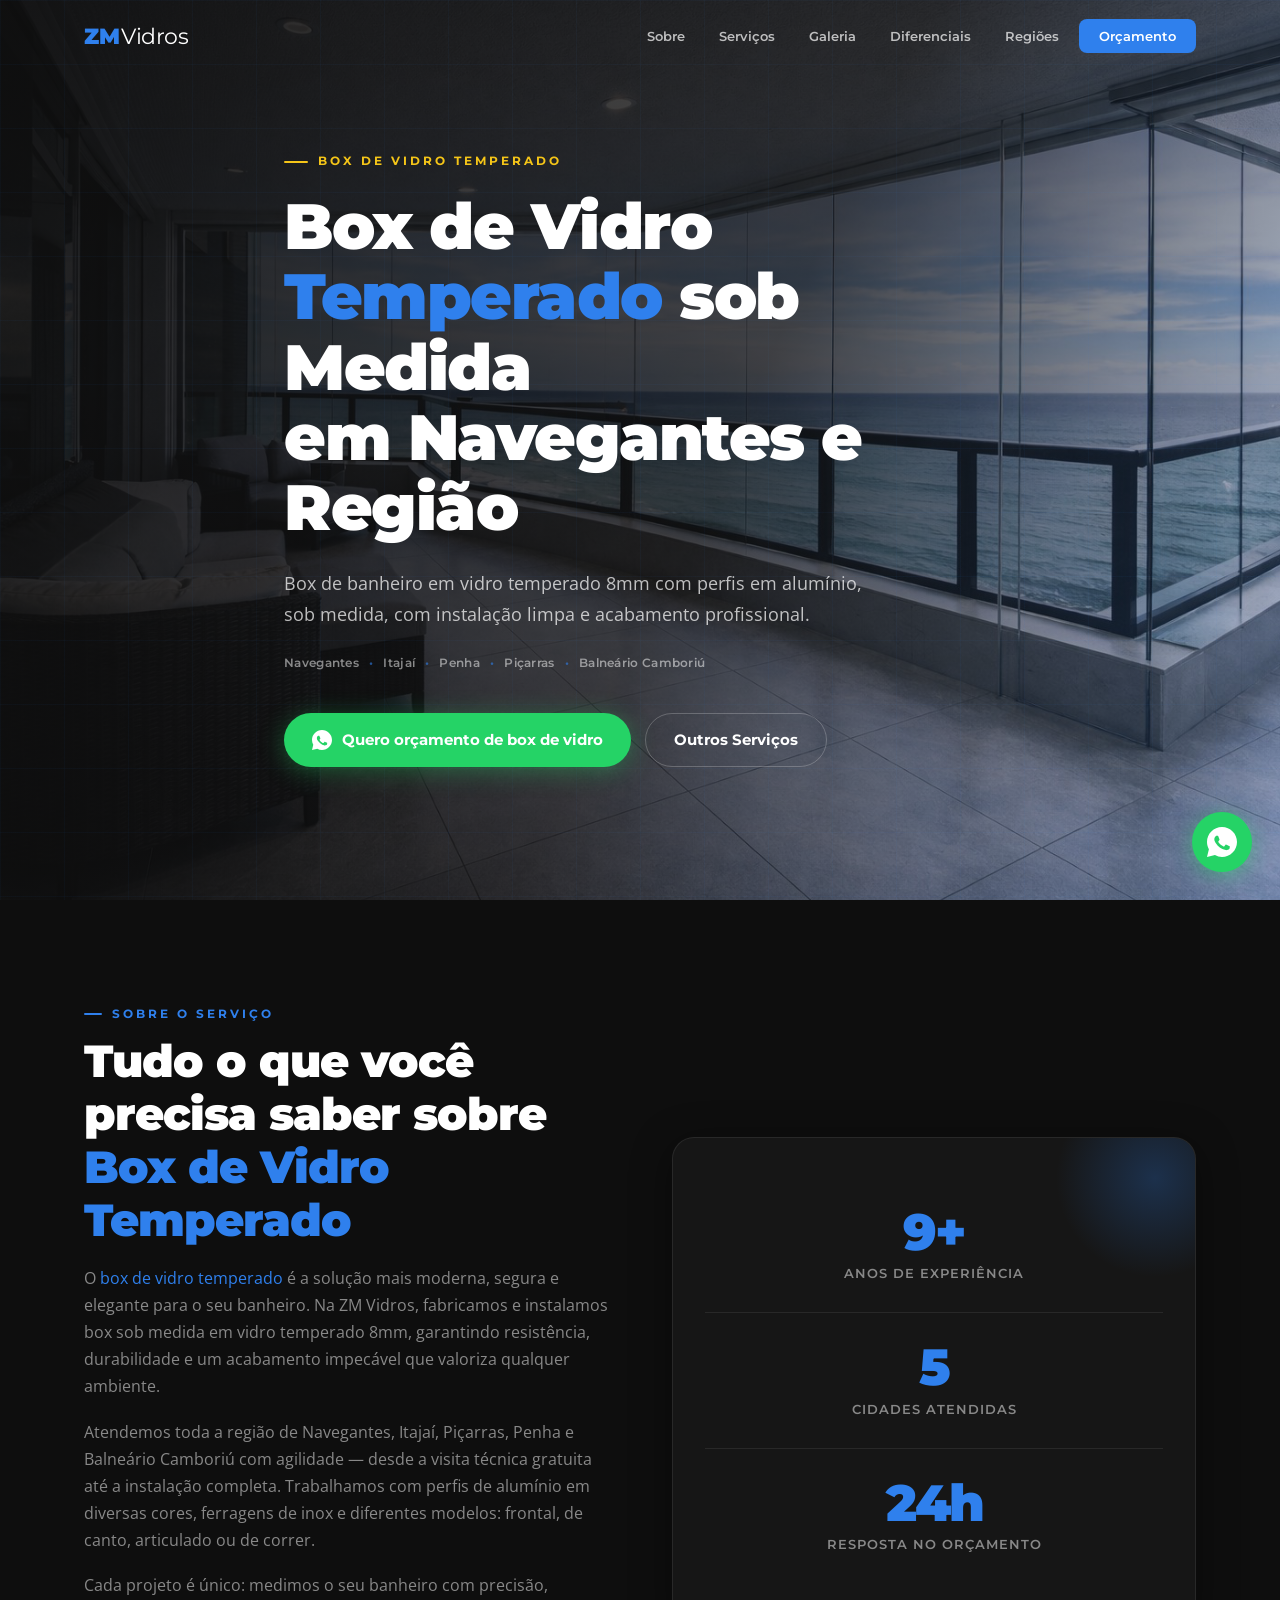
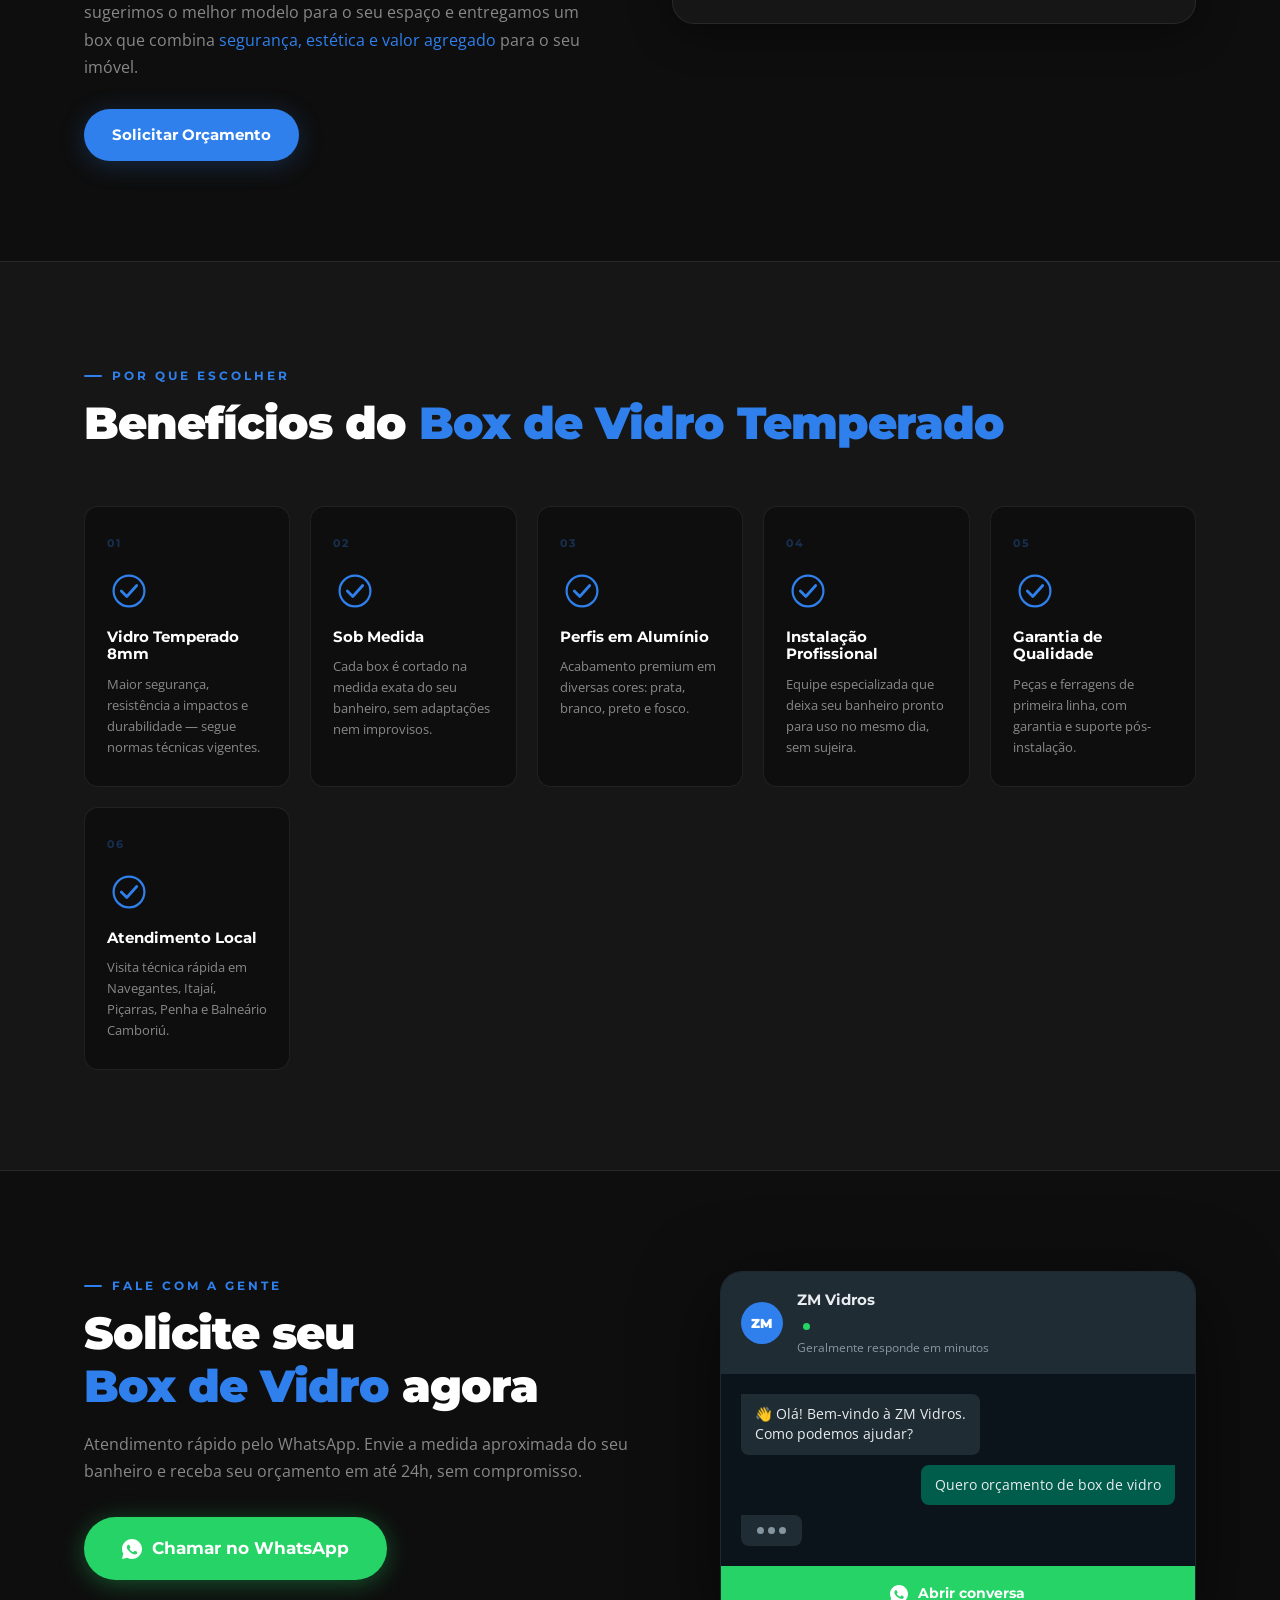
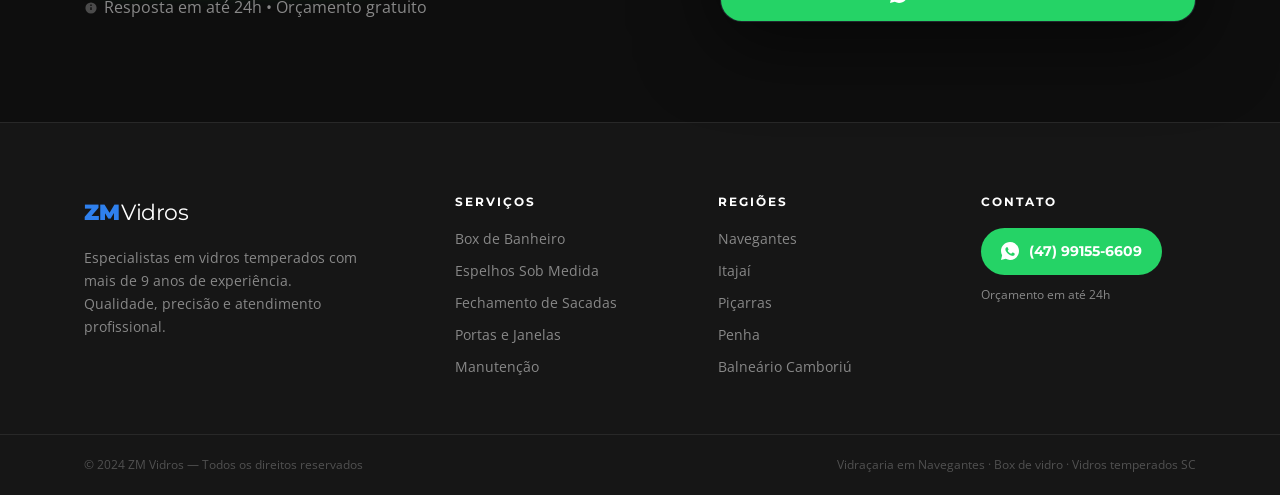
==== box-vidro.html @ af85acc3 "Add files via upload" ====
<!DOCTYPE html>
<html lang="pt-BR">
<head>
  <meta charset="UTF-8" />
  <meta name="viewport" content="width=device-width, initial-scale=1.0"/>
  <meta name="description" content="Box de vidro temperado sob medida em Navegantes, Itajaí, Piçarras, Penha e Balneário Camboriú. Instalação profissional, acabamento premium e orçamento em 24h."/>
  <meta name="author" content="ZM Vidros"/>
  <meta property="og:title" content="Box de Vidro Temperado em Navegantes, Itajaí e Região – ZM Vidros"/>
  <meta property="og:description" content="Box de vidro temperado sob medida em Navegantes, Itajaí, Piçarras, Penha e Balneário Camboriú. Instalação profissional, acabamento premium e orçamento em 24h."/>
  <meta property="og:type" content="website"/>
  <title>Box de Vidro Temperado em Navegantes, Itajaí e Região – ZM Vidros</title>
  <link rel="preconnect" href="https://fonts.googleapis.com"/>
  <link rel="preconnect" href="https://fonts.gstatic.com" crossorigin/>
  <link href="https://fonts.googleapis.com/css2?family=Montserrat:wght@300;400;600;700;900&family=Open+Sans:wght@300;400;600&display=swap" rel="stylesheet"/>
  <link rel="stylesheet" href="css/style.css"/>
</head>
  <!-- Google tag (gtag.js) -->
<script async src="https://www.googletagmanager.com/gtag/js?id=AW-18070932044"></script>
<script>
  window.dataLayer = window.dataLayer || [];
  function gtag(){dataLayer.push(arguments);}
  gtag('js', new Date());
  gtag('config', 'AW-18070932044');
</script>
<script async src="https://www.googletagmanager.com/gtag/js?id=G-LPH5JG95NE"></script>
<script>
  window.dataLayer = window.dataLayer || [];
  function gtag(){dataLayer.push(arguments);}
  gtag('js', new Date());
  gtag('config', 'G-LPH5JG95NE');
</script>
<body>

  <!-- ══════════════ NAVBAR ══════════════ -->
  <nav class="navbar" id="navbar">
    <div class="container navbar__inner">
      <a href="index.html#hero" class="navbar__logo">
        <span class="logo-zm">ZM</span><span class="logo-vidros">Vidros</span>
      </a>
      <button class="navbar__toggle" id="menuToggle" aria-label="Abrir menu">
        <span></span><span></span><span></span>
      </button>
      <ul class="navbar__links" id="navLinks">
        <li><a href="index.html#sobre">Sobre</a></li>
        <li><a href="index.html#servicos">Serviços</a></li>
        <li><a href="index.html#galeria">Galeria</a></li>
        <li><a href="index.html#diferenciais">Diferenciais</a></li>
        <li><a href="index.html#regioes">Regiões</a></li>
        <li><a href="index.html#contato" class="nav-cta">Orçamento</a></li>
      </ul>
    </div>
  </nav>

  <!-- ══════════════ HERO ══════════════ -->
  <section class="hero" id="hero">
    <div class="hero__bg"></div>
    <div class="hero__overlay"></div>
    <div class="hero__lines"></div>
    <div class="container hero__content">
      <p class="hero__eyebrow" data-reveal>Box de Vidro Temperado</p>
      <h1 class="hero__title" data-reveal data-delay="0.1">
        Box de Vidro<br><em>Temperado</em> sob Medida<br>em Navegantes e Região
      </h1>
      <p class="hero__sub" data-reveal data-delay="0.2">
        Box de banheiro em vidro temperado 8mm com perfis em alumínio,<br class="hide-mobile"> sob medida, com instalação limpa e acabamento profissional.
      </p>
      <div class="hero__cities" data-reveal data-delay="0.3">
        <span>Navegantes</span><span class="dot">•</span>
        <span>Itajaí</span><span class="dot">•</span>
        <span>Penha</span><span class="dot">•</span>
        <span>Piçarras</span><span class="dot">•</span>
        <span>Balneário Camboriú</span>
      </div>
      <div class="hero__actions" data-reveal data-delay="0.4">
        <a href="https://wa.me/5547991556609?text=Ol%C3%A1%2C%20quero%20or%C3%A7amento%20de%20box%20de%20vidro" target="_blank" rel="noopener" onclick="gtag('event','click_whatsapp',{event_category:'engagement',event_label:'box-vidro_hero_whatsapp'});" class="btn btn--whatsapp">
          <svg viewBox="0 0 32 32"><path d="M16 0C7.163 0 0 7.163 0 16c0 2.822.737 5.469 2.027 7.773L0 32l8.468-2.004A15.938 15.938 0 0016 32c8.837 0 16-7.163 16-16S24.837 0 16 0zm8.186 22.612c-.34.957-1.683 1.751-2.76 1.98-.736.157-1.696.281-4.932-1.06-4.144-1.681-6.815-5.886-7.02-6.157-.198-.27-1.664-2.217-1.664-4.228 0-2.01 1.052-2.993 1.425-3.399.374-.406.815-.507 1.087-.507.271 0 .543.003.78.014.25.013.586-.095.916.699.34.814 1.155 2.823 1.256 3.027.101.204.169.44.033.71-.136.27-.204.44-.406.677-.203.237-.427.53-.61.711-.203.203-.414.423-.178.83.237.407 1.054 1.738 2.26 2.817 1.553 1.383 2.864 1.812 3.27 2.016.407.203.644.17.882-.102.237-.271 1.018-1.186 1.289-1.593.271-.407.542-.34.915-.204.373.136 2.378 1.12 2.785 1.323.407.204.678.305.779.475.1.169.1.982-.24 1.94z"/></svg>
          Quero orçamento de box de vidro
        </a>
        <a href="index.html#servicos" class="btn btn--outline">Outros Serviços</a>
      </div>
    </div>
  </section>

  <!-- ══════════════ DETALHES DO SERVIÇO ══════════════ -->
  <section class="sobre" id="sobre">
    <div class="container sobre__inner">
      <div class="sobre__text" data-reveal>
        <span class="section-eyebrow">Sobre o serviço</span>
        <h2 class="section-title">Tudo o que você precisa saber sobre <em>Box de Vidro Temperado</em></h2>
        <p>O <em>box de vidro temperado</em> é a solução mais moderna, segura e elegante para o seu banheiro. Na ZM Vidros, fabricamos e instalamos box sob medida em vidro temperado 8mm, garantindo resistência, durabilidade e um acabamento impecável que valoriza qualquer ambiente.</p>
        <p>Atendemos toda a região de Navegantes, Itajaí, Piçarras, Penha e Balneário Camboriú com agilidade — desde a visita técnica gratuita até a instalação completa. Trabalhamos com perfis de alumínio em diversas cores, ferragens de inox e diferentes modelos: frontal, de canto, articulado ou de correr.</p>
        <p>Cada projeto é único: medimos o seu banheiro com precisão, sugerimos o melhor modelo para o seu espaço e entregamos um box que combina <em>segurança, estética e valor agregado</em> para o seu imóvel.</p>
        <a href="https://wa.me/5547991556609?text=Ol%C3%A1%2C%20quero%20or%C3%A7amento%20de%20box%20de%20vidro" target="_blank" rel="noopener" onclick="gtag('event','click_whatsapp',{event_category:'engagement',event_label:'box-vidro_sobre_whatsapp'});" class="btn btn--primary">Solicitar Orçamento</a>
      </div>
      <div class="sobre__visual" data-reveal data-delay="0.15">
        <div class="sobre__glass-card">
          <div class="stat"><span class="stat__num">9+</span><span class="stat__label">Anos de experiência</span></div>
          <div class="stat-divider"></div>
          <div class="stat"><span class="stat__num">5</span><span class="stat__label">Cidades atendidas</span></div>
          <div class="stat-divider"></div>
          <div class="stat"><span class="stat__num">24h</span><span class="stat__label">Resposta no orçamento</span></div>
        </div>
      </div>
    </div>
  </section>

  <!-- ══════════════ BENEFÍCIOS ══════════════ -->
  <section class="diferenciais">
    <div class="container">
      <div class="section-header" data-reveal>
        <span class="section-eyebrow">Por que escolher</span>
        <h2 class="section-title">Benefícios do <em>Box de Vidro Temperado</em></h2>
      </div>
      <div class="diferenciais__grid">
        <div class="diferencial-card" data-reveal data-delay="0.00">
          <div class="diferencial-card__num">01</div>
          <div class="diferencial-card__icon">
            <svg viewBox="0 0 40 40" fill="none"><circle cx="20" cy="20" r="14" stroke="currentColor" stroke-width="2"/><path d="M13 20l5 5 9-10" stroke="currentColor" stroke-width="2.5" stroke-linecap="round" stroke-linejoin="round"/></svg>
          </div>
          <h3>Vidro Temperado 8mm</h3>
          <p>Maior segurança, resistência a impactos e durabilidade — segue normas técnicas vigentes.</p>
        </div>
        <div class="diferencial-card" data-reveal data-delay="0.08">
          <div class="diferencial-card__num">02</div>
          <div class="diferencial-card__icon">
            <svg viewBox="0 0 40 40" fill="none"><circle cx="20" cy="20" r="14" stroke="currentColor" stroke-width="2"/><path d="M13 20l5 5 9-10" stroke="currentColor" stroke-width="2.5" stroke-linecap="round" stroke-linejoin="round"/></svg>
          </div>
          <h3>Sob Medida</h3>
          <p>Cada box é cortado na medida exata do seu banheiro, sem adaptações nem improvisos.</p>
        </div>
        <div class="diferencial-card" data-reveal data-delay="0.16">
          <div class="diferencial-card__num">03</div>
          <div class="diferencial-card__icon">
            <svg viewBox="0 0 40 40" fill="none"><circle cx="20" cy="20" r="14" stroke="currentColor" stroke-width="2"/><path d="M13 20l5 5 9-10" stroke="currentColor" stroke-width="2.5" stroke-linecap="round" stroke-linejoin="round"/></svg>
          </div>
          <h3>Perfis em Alumínio</h3>
          <p>Acabamento premium em diversas cores: prata, branco, preto e fosco.</p>
        </div>
        <div class="diferencial-card" data-reveal data-delay="0.24">
          <div class="diferencial-card__num">04</div>
          <div class="diferencial-card__icon">
            <svg viewBox="0 0 40 40" fill="none"><circle cx="20" cy="20" r="14" stroke="currentColor" stroke-width="2"/><path d="M13 20l5 5 9-10" stroke="currentColor" stroke-width="2.5" stroke-linecap="round" stroke-linejoin="round"/></svg>
          </div>
          <h3>Instalação Profissional</h3>
          <p>Equipe especializada que deixa seu banheiro pronto para uso no mesmo dia, sem sujeira.</p>
        </div>
        <div class="diferencial-card" data-reveal data-delay="0.32">
          <div class="diferencial-card__num">05</div>
          <div class="diferencial-card__icon">
            <svg viewBox="0 0 40 40" fill="none"><circle cx="20" cy="20" r="14" stroke="currentColor" stroke-width="2"/><path d="M13 20l5 5 9-10" stroke="currentColor" stroke-width="2.5" stroke-linecap="round" stroke-linejoin="round"/></svg>
          </div>
          <h3>Garantia de Qualidade</h3>
          <p>Peças e ferragens de primeira linha, com garantia e suporte pós-instalação.</p>
        </div>
        <div class="diferencial-card" data-reveal data-delay="0.40">
          <div class="diferencial-card__num">06</div>
          <div class="diferencial-card__icon">
            <svg viewBox="0 0 40 40" fill="none"><circle cx="20" cy="20" r="14" stroke="currentColor" stroke-width="2"/><path d="M13 20l5 5 9-10" stroke="currentColor" stroke-width="2.5" stroke-linecap="round" stroke-linejoin="round"/></svg>
          </div>
          <h3>Atendimento Local</h3>
          <p>Visita técnica rápida em Navegantes, Itajaí, Piçarras, Penha e Balneário Camboriú.</p>
        </div>
      </div>
    </div>
  </section>

  <!-- ══════════════ CONTATO / CTA ══════════════ -->
  <section class="contato" id="contato">
    <div class="container contato__inner">
      <div class="contato__content" data-reveal>
        <span class="section-eyebrow">Fale com a gente</span>
        <h2 class="section-title">Solicite seu<br><em>Box de Vidro</em> agora</h2>
        <p>Atendimento rápido pelo WhatsApp. Envie a medida aproximada do seu banheiro e receba seu orçamento em até 24h, sem compromisso.</p>
        <a href="https://wa.me/5547991556609?text=Ol%C3%A1%2C%20quero%20or%C3%A7amento%20de%20box%20de%20vidro" target="_blank" rel="noopener" onclick="gtag('event','click_whatsapp',{event_category:'engagement',event_label:'box-vidro_cta_whatsapp'});" class="btn btn--whatsapp btn--lg">
          <svg viewBox="0 0 32 32"><path d="M16 0C7.163 0 0 7.163 0 16c0 2.822.737 5.469 2.027 7.773L0 32l8.468-2.004A15.938 15.938 0 0016 32c8.837 0 16-7.163 16-16S24.837 0 16 0zm8.186 22.612c-.34.957-1.683 1.751-2.76 1.98-.736.157-1.696.281-4.932-1.06-4.144-1.681-6.815-5.886-7.02-6.157-.198-.27-1.664-2.217-1.664-4.228 0-2.01 1.052-2.993 1.425-3.399.374-.406.815-.507 1.087-.507.271 0 .543.003.78.014.25.013.586-.095.916.699.34.814 1.155 2.823 1.256 3.027.101.204.169.44.033.71-.136.27-.204.44-.406.677-.203.237-.427.53-.61.711-.203.203-.414.423-.178.83.237.407 1.054 1.738 2.26 2.817 1.553 1.383 2.864 1.812 3.27 2.016.407.203.644.17.882-.102.237-.271 1.018-1.186 1.289-1.593.271-.407.542-.34.915-.204.373.136 2.378 1.12 2.785 1.323.407.204.678.305.779.475.1.169.1.982-.24 1.94z"/></svg>
          Chamar no WhatsApp
        </a>
        <p class="contato__note">
          <svg viewBox="0 0 20 20" fill="currentColor" width="14" height="14"><path d="M10 2a8 8 0 100 16A8 8 0 0010 2zm1 11H9V9h2v4zm0-6H9V5h2v2z"/></svg>
          Resposta em até 24h • Orçamento gratuito
        </p>
      </div>
      <div class="contato__visual" data-reveal data-delay="0.15">
        <div class="contato__card">
          <div class="contato__card-header">
            <div class="wa-avatar">ZM</div>
            <div>
              <strong>ZM Vidros</strong>
              <span class="online-dot"></span>
              <p>Geralmente responde em minutos</p>
            </div>
          </div>
          <div class="contato__card-body">
            <div class="wa-bubble wa-bubble--in">
              👋 Olá! Bem-vindo à ZM Vidros.<br>Como podemos ajudar?
            </div>
            <div class="wa-bubble wa-bubble--out">
              Quero orçamento de box de vidro
            </div>
            <div class="wa-bubble wa-bubble--in wa-typing" id="typingBubble">
              <span></span><span></span><span></span>
            </div>
          </div>
          <a href="https://wa.me/5547991556609?text=Ol%C3%A1%2C%20quero%20or%C3%A7amento%20de%20box%20de%20vidro" target="_blank" rel="noopener" class="contato__card-btn">
            <svg viewBox="0 0 32 32" width="18" height="18"><path d="M16 0C7.163 0 0 7.163 0 16c0 2.822.737 5.469 2.027 7.773L0 32l8.468-2.004A15.938 15.938 0 0016 32c8.837 0 16-7.163 16-16S24.837 0 16 0zm8.186 22.612c-.34.957-1.683 1.751-2.76 1.98-.736.157-1.696.281-4.932-1.06-4.144-1.681-6.815-5.886-7.02-6.157-.198-.27-1.664-2.217-1.664-4.228 0-2.01 1.052-2.993 1.425-3.399.374-.406.815-.507 1.087-.507.271 0 .543.003.78.014.25.013.586-.095.916.699.34.814 1.155 2.823 1.256 3.027.101.204.169.44.033.71-.136.27-.204.44-.406.677-.203.237-.427.53-.61.711-.203.203-.414.423-.178.83.237.407 1.054 1.738 2.26 2.817 1.553 1.383 2.864 1.812 3.27 2.016.407.203.644.17.882-.102.237-.271 1.018-1.186 1.289-1.593.271-.407.542-.34.915-.204.373.136 2.378 1.12 2.785 1.323.407.204.678.305.779.475.1.169.1.982-.24 1.94z" fill="white"/></svg>
            Abrir conversa
          </a>
        </div>
      </div>
    </div>
  </section>

  <!-- ══════════════ FOOTER ══════════════ -->
  <footer class="footer">
    <div class="container footer__inner">
      <div class="footer__brand">
        <a href="index.html#hero" class="navbar__logo">
          <span class="logo-zm">ZM</span><span class="logo-vidros">Vidros</span>
        </a>
        <p>Especialistas em vidros temperados com mais de 9 anos de experiência. Qualidade, precisão e atendimento profissional.</p>
      </div>
      <div class="footer__links">
        <h4>Serviços</h4>
        <ul>
          <li><a href="box-vidro.html">Box de Banheiro</a></li>
          <li><a href="espelhos.html">Espelhos Sob Medida</a></li>
          <li><a href="fechamento-sacada.html">Fechamento de Sacadas</a></li>
          <li><a href="portas-janelas.html">Portas e Janelas</a></li>
          <li><a href="manutencao.html">Manutenção</a></li>
        </ul>
      </div>
      <div class="footer__links">
        <h4>Regiões</h4>
        <ul>
          <li>Navegantes</li>
          <li>Itajaí</li>
          <li>Piçarras</li>
          <li>Penha</li>
          <li>Balneário Camboriú</li>
        </ul>
      </div>
      <div class="footer__contact">
        <h4>Contato</h4>
        <a href="https://wa.me/5547991556609?text=Ol%C3%A1%2C%20quero%20solicitar%20um%20or%C3%A7amento%20de%20vidro%20temperado" target="_blank" rel="noopener" onclick="gtag('event','click_whatsapp',{event_category:'engagement',event_label:'footer_whatsapp'});" class="footer__wa">
          <svg viewBox="0 0 32 32" width="18" height="18"><path d="M16 0C7.163 0 0 7.163 0 16c0 2.822.737 5.469 2.027 7.773L0 32l8.468-2.004A15.938 15.938 0 0016 32c8.837 0 16-7.163 16-16S24.837 0 16 0zm8.186 22.612c-.34.957-1.683 1.751-2.76 1.98-.736.157-1.696.281-4.932-1.06-4.144-1.681-6.815-5.886-7.02-6.157-.198-.27-1.664-2.217-1.664-4.228 0-2.01 1.052-2.993 1.425-3.399.374-.406.815-.507 1.087-.507.271 0 .543.003.78.014.25.013.586-.095.916.699.34.814 1.155 2.823 1.256 3.027.101.204.169.44.033.71-.136.27-.204.44-.406.677-.203.237-.427.53-.61.711-.203.203-.414.423-.178.83.237.407 1.054 1.738 2.26 2.817 1.553 1.383 2.864 1.812 3.27 2.016.407.203.644.17.882-.102.237-.271 1.018-1.186 1.289-1.593.271-.407.542-.34.915-.204.373.136 2.378 1.12 2.785 1.323.407.204.678.305.779.475.1.169.1.982-.24 1.94z" fill="white"/></svg>
          (47) 99155-6609
        </a>
        <p class="footer__note">Orçamento em até 24h</p>
      </div>
    </div>
    <div class="footer__bottom">
      <div class="container">
        <p>© 2024 ZM Vidros — Todos os direitos reservados</p>
        <p>Vidraçaria em Navegantes · Box de vidro · Vidros temperados SC</p>
      </div>
    </div>
  </footer>

  <!-- ══════════════ FLOATING WHATSAPP ══════════════ -->
  <a
    href="https://wa.me/5547991556609?text=Ol%C3%A1%2C%20quero%20solicitar%20um%20or%C3%A7amento%20de%20vidro%20temperado"
    target="_blank"
    rel="noopener"
    class="float-wa"
    aria-label="WhatsApp"
  >
    <svg viewBox="0 0 32 32"><path d="M16 0C7.163 0 0 7.163 0 16c0 2.822.737 5.469 2.027 7.773L0 32l8.468-2.004A15.938 15.938 0 0016 32c8.837 0 16-7.163 16-16S24.837 0 16 0zm8.186 22.612c-.34.957-1.683 1.751-2.76 1.98-.736.157-1.696.281-4.932-1.06-4.144-1.681-6.815-5.886-7.02-6.157-.198-.27-1.664-2.217-1.664-4.228 0-2.01 1.052-2.993 1.425-3.399.374-.406.815-.507 1.087-.507.271 0 .543.003.78.014.25.013.586-.095.916.699.34.814 1.155 2.823 1.256 3.027.101.204.169.44.033.71-.136.27-.204.44-.406.677-.203.237-.427.53-.61.711-.203.203-.414.423-.178.83.237.407 1.054 1.738 2.26 2.817 1.553 1.383 2.864 1.812 3.27 2.016.407.203.644.17.882-.102.237-.271 1.018-1.186 1.289-1.593.271-.407.542-.34.915-.204.373.136 2.378 1.12 2.785 1.323.407.204.678.305.779.475.1.169.1.982-.24 1.94z"/></svg>
    <span class="float-wa__tooltip">Solicitar Orçamento</span>
  </a>

  <script src="script.js"></script>
</body>
</html>
---- css/style.css ----
/* ══════════════════════════════════════
   ZM VIDROS — style.css
   ══════════════════════════════════════ */

/* ── VARIABLES ── */
:root {
  --c-bg:        #0e0e0e;
  --c-surface:   #161616;
  --c-surface2:  #1e1e1e;
  --c-border:    rgba(255,255,255,0.08);
  --c-text:      #e8e8e8;
  --c-muted:     #888;
  --c-white:     #ffffff;
  --c-blue:      #2F80ED;
  --c-blue-dark: #1a5fc0;
  --c-blue-glow: rgba(47,128,237,0.25);
  --c-green:     #25D366;
  --c-green-dark:#1aad52;
  --c-gold:      #f5c518;

  --radius-sm:   8px;
  --radius-md:   14px;
  --radius-lg:   22px;
  --radius-xl:   32px;

  --shadow-sm:   0 2px 16px rgba(0,0,0,0.25);
  --shadow-md:   0 8px 40px rgba(0,0,0,0.40);
  --shadow-lg:   0 20px 80px rgba(0,0,0,0.55);

  --navbar-h:    72px;
  --transition:  0.3s cubic-bezier(.22,1,.36,1);
}

/* ── RESET & BASE ── */
*, *::before, *::after { box-sizing: border-box; margin: 0; padding: 0; }

html {
  scroll-behavior: smooth;
  font-size: 16px;
  -webkit-font-smoothing: antialiased;
}

body {
  font-family: 'Open Sans', sans-serif;
  background: var(--c-bg);
  color: var(--c-text);
  line-height: 1.6;
  overflow-x: hidden;
}

h1, h2, h3, h4, h5 {
  font-family: 'Montserrat', sans-serif;
  line-height: 1.18;
  font-weight: 700;
}

a { color: inherit; text-decoration: none; }
img { display: block; max-width: 100%; }
ul { list-style: none; }
em { font-style: normal; color: var(--c-blue); }

/* ── CONTAINER ── */
.container {
  max-width: 1160px;
  margin: 0 auto;
  padding: 0 24px;
}

/* ── SECTION HEADER ── */
.section-eyebrow {
  display: inline-block;
  font-family: 'Montserrat', sans-serif;
  font-size: 0.72rem;
  font-weight: 700;
  letter-spacing: 3px;
  text-transform: uppercase;
  color: var(--c-blue);
  margin-bottom: 12px;
  position: relative;
  padding-left: 28px;
}
.section-eyebrow::before {
  content: '';
  position: absolute;
  left: 0;
  top: 50%;
  transform: translateY(-50%);
  width: 18px;
  height: 2px;
  background: var(--c-blue);
  border-radius: 99px;
}

.section-title {
  font-size: clamp(1.9rem, 3.5vw, 2.8rem);
  font-weight: 900;
  color: var(--c-white);
  letter-spacing: -1px;
  margin-bottom: 18px;
}
.section-desc {
  font-size: 1rem;
  color: var(--c-muted);
  max-width: 540px;
  line-height: 1.7;
}
.section-header {
  margin-bottom: 56px;
}
.section-header--light .section-title,
.section-header--light .section-desc { color: var(--c-white); }
.section-header--light .section-desc { color: rgba(255,255,255,0.6); }

/* ── BUTTONS ── */
.btn {
  display: inline-flex;
  align-items: center;
  gap: 10px;
  padding: 14px 28px;
  border-radius: 50px;
  font-family: 'Montserrat', sans-serif;
  font-size: 0.94rem;
  font-weight: 700;
  cursor: pointer;
  border: none;
  transition: transform var(--transition), box-shadow var(--transition), background var(--transition);
  white-space: nowrap;
}
.btn svg { width: 20px; height: 20px; fill: currentColor; flex-shrink: 0; }
.btn:hover { transform: translateY(-2px); }

.btn--primary {
  background: var(--c-blue);
  color: #fff;
  box-shadow: 0 4px 24px var(--c-blue-glow);
}
.btn--primary:hover {
  background: var(--c-blue-dark);
  box-shadow: 0 8px 36px rgba(47,128,237,0.45);
}

.btn--whatsapp {
  background: var(--c-green);
  color: #fff;
  box-shadow: 0 4px 24px rgba(37,211,102,0.35);
}
.btn--whatsapp:hover {
  background: var(--c-green-dark);
  box-shadow: 0 8px 36px rgba(37,211,102,0.55);
}

.btn--outline {
  background: transparent;
  color: var(--c-white);
  border: 1.5px solid rgba(255,255,255,0.22);
}
.btn--outline:hover {
  background: rgba(255,255,255,0.06);
  border-color: rgba(255,255,255,0.45);
}

.btn--lg { padding: 18px 38px; font-size: 1.05rem; }

/* ── REVEAL ANIMATION ── */
[data-reveal] {
  opacity: 0;
  transform: translateY(24px);
  transition: opacity 0.7s cubic-bezier(.22,1,.36,1), transform 0.7s cubic-bezier(.22,1,.36,1);
}
[data-reveal].is-visible {
  opacity: 1;
  transform: translateY(0);
}

/* ══════════════════════════════════════
   NAVBAR
   ══════════════════════════════════════ */
.navbar {
  position: fixed;
  top: 0;
  left: 0;
  right: 0;
  z-index: 100;
  height: var(--navbar-h);
  transition: background var(--transition), box-shadow var(--transition), backdrop-filter var(--transition);
}
.navbar.scrolled {
  background: rgba(14,14,14,0.92);
  backdrop-filter: blur(20px);
  -webkit-backdrop-filter: blur(20px);
  box-shadow: 0 1px 0 var(--c-border);
}
.navbar__inner {
  height: 100%;
  display: flex;
  align-items: center;
  justify-content: space-between;
}
.navbar__logo {
  display: flex;
  align-items: baseline;
  gap: 2px;
  font-family: 'Montserrat', sans-serif;
  font-size: 1.35rem;
  font-weight: 900;
  letter-spacing: -0.5px;
}
.logo-zm {
  color: var(--c-blue);
}
.logo-vidros {
  color: var(--c-white);
  font-weight: 400;
}
.navbar__links {
  display: flex;
  align-items: center;
  gap: 6px;
}
.navbar__links a {
  font-family: 'Montserrat', sans-serif;
  font-size: 0.84rem;
  font-weight: 600;
  color: rgba(255,255,255,0.7);
  padding: 8px 14px;
  border-radius: var(--radius-sm);
  transition: color var(--transition), background var(--transition);
}
.navbar__links a:hover {
  color: var(--c-white);
  background: rgba(255,255,255,0.06);
}
.navbar__links a.nav-cta {
  background: var(--c-blue);
  color: #fff;
  padding: 9px 20px;
}
.navbar__links a.nav-cta:hover {
  background: var(--c-blue-dark);
}
.navbar__toggle {
  display: none;
  flex-direction: column;
  gap: 5px;
  background: none;
  border: none;
  cursor: pointer;
  padding: 4px;
}
.navbar__toggle span {
  display: block;
  width: 24px;
  height: 2px;
  background: var(--c-white);
  border-radius: 99px;
  transition: var(--transition);
}
.navbar__toggle.active span:nth-child(1) { transform: rotate(45deg) translate(5px,5px); }
.navbar__toggle.active span:nth-child(2) { opacity: 0; }
.navbar__toggle.active span:nth-child(3) { transform: rotate(-45deg) translate(5px,-5px); }

/* ══════════════════════════════════════
   HERO
   ══════════════════════════════════════ */
.hero {
  position: relative;
  min-height: 100vh;
  display: flex;
  align-items: center;
  overflow: hidden;
}
.hero__bg {
  position: absolute;
  inset: 0;
  background:
    url('../img/hero-vidros.jpg')
    center / cover no-repeat;
  animation: heroBgZoom 20s ease-in-out infinite alternate;
}
@keyframes heroBgZoom {
  from { transform: scale(1); }
  to   { transform: scale(1.06); }
}
.hero__overlay {
  position: absolute;
  inset: 0;
  background: linear-gradient(
    115deg,
    rgba(14,14,14,0.92) 0%,
    rgba(14,14,14,0.75) 55%,
    rgba(47,128,237,0.18) 100%
  );
}
.hero__lines {
  position: absolute;
  inset: 0;
  background-image:
    linear-gradient(rgba(47,128,237,0.04) 1px, transparent 1px),
    linear-gradient(90deg, rgba(47,128,237,0.04) 1px, transparent 1px);
  background-size: 64px 64px;
  pointer-events: none;
}
.hero__content {
  position: relative;
  z-index: 2;
  padding-top: calc(var(--navbar-h) + 40px);
  padding-bottom: 100px;
  max-width: 760px;
}
.hero__eyebrow {
  display: inline-flex;
  align-items: center;
  gap: 10px;
  font-family: 'Montserrat', sans-serif;
  font-size: 0.72rem;
  font-weight: 700;
  letter-spacing: 3px;
  text-transform: uppercase;
  color: var(--c-gold);
  margin-bottom: 20px;
}
.hero__eyebrow::before {
  content: '';
  display: inline-block;
  width: 24px;
  height: 2px;
  background: var(--c-gold);
  border-radius: 99px;
}
.hero__title {
  font-size: clamp(2.2rem, 5.5vw, 4rem);
  font-weight: 900;
  color: var(--c-white);
  letter-spacing: -1.5px;
  margin-bottom: 24px;
  line-height: 1.1;
}
.hero__title em {
  color: var(--c-blue);
  font-style: normal;
}
.hero__sub {
  font-size: clamp(1rem, 1.8vw, 1.15rem);
  color: rgba(255,255,255,0.72);
  line-height: 1.7;
  margin-bottom: 24px;
  max-width: 580px;
}
.hero__cities {
  display: flex;
  flex-wrap: wrap;
  align-items: center;
  gap: 6px 10px;
  font-family: 'Montserrat', sans-serif;
  font-size: 0.78rem;
  font-weight: 600;
  color: rgba(255,255,255,0.5);
  letter-spacing: 0.3px;
  margin-bottom: 40px;
}
.hero__cities .dot { color: var(--c-blue); opacity: 0.6; }
.hero__actions {
  display: flex;
  flex-wrap: wrap;
  gap: 14px;
}
.hero__scroll-hint {
  position: absolute;
  bottom: 32px;
  left: 50%;
  transform: translateX(-50%);
  display: flex;
  flex-direction: column;
  align-items: center;
  gap: 10px;
  font-family: 'Montserrat', sans-serif;
  font-size: 0.68rem;
  font-weight: 700;
  letter-spacing: 2px;
  text-transform: uppercase;
  color: rgba(255,255,255,0.3);
  z-index: 2;
}
.scroll-line {
  width: 1px;
  height: 36px;
  background: linear-gradient(to bottom, rgba(255,255,255,0.3), transparent);
  animation: scrollPulse 2s ease-in-out infinite;
}
@keyframes scrollPulse {
  0%, 100% { opacity: 0.4; transform: scaleY(1); }
  50%       { opacity: 1;   transform: scaleY(0.7); }
}

/* ══════════════════════════════════════
   SOBRE
   ══════════════════════════════════════ */
.sobre {
  padding: 100px 0;
  background: var(--c-bg);
}
.sobre__inner {
  display: grid;
  grid-template-columns: 1fr 1fr;
  gap: 64px;
  align-items: center;
}
.sobre__glass-card {
  background: var(--c-surface);
  border: 1px solid var(--c-border);
  border-radius: var(--radius-lg);
  padding: 40px 32px;
  display: flex;
  flex-direction: column;
  gap: 0;
  box-shadow: var(--shadow-md);
  position: relative;
  overflow: hidden;
}
.sobre__glass-card::before {
  content: '';
  position: absolute;
  top: -60px;
  right: -60px;
  width: 200px;
  height: 200px;
  background: radial-gradient(circle, var(--c-blue-glow), transparent 70%);
  pointer-events: none;
}
.stat { padding: 28px 0; text-align: center; }
.stat__num {
  display: block;
  font-family: 'Montserrat', sans-serif;
  font-size: 3.2rem;
  font-weight: 900;
  color: var(--c-blue);
  letter-spacing: -2px;
  line-height: 1;
}
.stat__label {
  display: block;
  font-size: 0.82rem;
  color: var(--c-muted);
  font-family: 'Montserrat', sans-serif;
  font-weight: 600;
  text-transform: uppercase;
  letter-spacing: 1px;
  margin-top: 6px;
}
.stat-divider {
  height: 1px;
  background: var(--c-border);
}
.sobre__text p {
  color: var(--c-muted);
  line-height: 1.75;
  margin-bottom: 18px;
  font-size: 0.97rem;
}
.sobre__text .btn { margin-top: 10px; }

/* ══════════════════════════════════════
   SERVIÇOS
   ══════════════════════════════════════ */
.servicos {
  padding: 100px 0;
  background: var(--c-surface);
  border-top: 1px solid var(--c-border);
  border-bottom: 1px solid var(--c-border);
}
.servicos__grid {
  display: grid;
  grid-template-columns: repeat(3, 1fr);
  gap: 24px;
}
.service-card {
  background: var(--c-bg);
  border: 1px solid var(--c-border);
  border-radius: var(--radius-md);
  padding: 32px 28px;
  transition: border-color var(--transition), transform var(--transition), box-shadow var(--transition);
  cursor: default;
  position: relative;
  overflow: hidden;
}
.service-card::after {
  content: '';
  position: absolute;
  bottom: 0; left: 0; right: 0;
  height: 3px;
  background: linear-gradient(90deg, var(--c-blue), #64b2f5);
  transform: scaleX(0);
  transform-origin: left;
  transition: transform var(--transition);
}
.service-card:hover {
  border-color: rgba(47,128,237,0.35);
  transform: translateY(-4px);
  box-shadow: 0 12px 48px rgba(47,128,237,0.15);
}
.service-card:hover::after { transform: scaleX(1); }
.service-card__icon {
  width: 52px;
  height: 52px;
  border-radius: var(--radius-sm);
  background: rgba(47,128,237,0.1);
  display: flex;
  align-items: center;
  justify-content: center;
  margin-bottom: 20px;
  color: var(--c-blue);
  transition: background var(--transition);
}
.service-card:hover .service-card__icon { background: rgba(47,128,237,0.2); }
.service-card__icon svg { width: 26px; height: 26px; }
.service-card h3 {
  font-size: 1.02rem;
  font-weight: 700;
  color: var(--c-white);
  margin-bottom: 12px;
  line-height: 1.3;
}
.service-card p {
  font-size: 0.88rem;
  color: var(--c-muted);
  line-height: 1.65;
  margin-bottom: 20px;
}
.service-card__link {
  font-family: 'Montserrat', sans-serif;
  font-size: 0.8rem;
  font-weight: 700;
  color: var(--c-blue);
  letter-spacing: 0.3px;
  transition: gap var(--transition);
  display: inline-block;
}
.service-card__link:hover { text-decoration: underline; }

/* ══════════════════════════════════════
   GALERIA
   ══════════════════════════════════════ */
.galeria {
  padding: 100px 0;
  background: var(--c-bg);
}
.galeria__grid {
  display: grid;
  grid-template-columns: repeat(3, 1fr);
  grid-template-rows: 220px 220px;
  gap: 16px;
}
.galeria__item {
  border-radius: var(--radius-md);
  overflow: hidden;
  display: flex;
  align-items: center;
  justify-content: center;
  background: #000;
  padding: 10px;
}

.galeria__item img {
  max-width: 100%;
  max-height: 260px;
  width: auto;
  height: auto;
  object-fit: contain;
  border-radius: 6px;
}
.galeria__item--wide { grid-column: span 2; }
.galeria__placeholder {
  width: 100%;
  height: 100%;
  display: flex;
  flex-direction: column;
  align-items: center;
  justify-content: center;
  gap: 12px;
  transition: transform var(--transition);
}
.galeria__item:hover .galeria__placeholder { transform: scale(1.03); }
.placeholder-icon svg { width: 48px; height: 48px; }
.galeria__placeholder span {
  font-family: 'Montserrat', sans-serif;
  font-size: 0.82rem;
  font-weight: 700;
  color: rgba(255,255,255,0.55);
  letter-spacing: 1px;
  text-transform: uppercase;
}
.galeria__cta {
  margin-top: 48px;
  text-align: center;
  display: flex;
  flex-direction: column;
  align-items: center;
  gap: 18px;
}
.galeria__cta p {
  font-size: 1rem;
  color: var(--c-muted);
}

/* ══════════════════════════════════════
   DIFERENCIAIS
   ══════════════════════════════════════ */
.diferenciais {
  padding: 100px 0;
  background: var(--c-surface);
  border-top: 1px solid var(--c-border);
  border-bottom: 1px solid var(--c-border);
}
.diferenciais__grid {
  display: grid;
  grid-template-columns: repeat(5, 1fr);
  gap: 20px;
}
.diferencial-card {
  background: var(--c-bg);
  border: 1px solid var(--c-border);
  border-radius: var(--radius-md);
  padding: 28px 22px;
  position: relative;
  overflow: hidden;
  transition: border-color var(--transition), transform var(--transition);
}
.diferencial-card:hover {
  border-color: rgba(47,128,237,0.3);
  transform: translateY(-3px);
}
.diferencial-card__num {
  font-family: 'Montserrat', sans-serif;
  font-size: 0.7rem;
  font-weight: 700;
  letter-spacing: 2px;
  color: rgba(47,128,237,0.3);
  margin-bottom: 16px;
}
.diferencial-card__icon {
  width: 44px;
  height: 44px;
  color: var(--c-blue);
  margin-bottom: 16px;
}
.diferencial-card__icon svg { width: 100%; height: 100%; }
.diferencial-card h3 {
  font-size: 0.92rem;
  font-weight: 700;
  color: var(--c-white);
  margin-bottom: 10px;
}
.diferencial-card p {
  font-size: 0.82rem;
  color: var(--c-muted);
  line-height: 1.6;
}

/* ══════════════════════════════════════
   REGIÕES
   ══════════════════════════════════════ */
.regioes {
  padding: 100px 0;
  background: #0c1e3a;
  position: relative;
  overflow: hidden;
}
.regioes__bg {
  position: absolute;
  inset: 0;
  background: radial-gradient(ellipse at 50% 100%, rgba(47,128,237,0.18) 0%, transparent 70%);
  pointer-events: none;
}
.regioes__inner { position: relative; z-index: 1; }
.regioes__cities {
  display: grid;
  grid-template-columns: repeat(5, 1fr);
  gap: 16px;
}
.city-card {
  background: rgba(255,255,255,0.04);
  border: 1px solid rgba(255,255,255,0.1);
  border-radius: var(--radius-md);
  padding: 28px 20px;
  text-align: center;
  transition: background var(--transition), border-color var(--transition), transform var(--transition);
}
.city-card:hover {
  background: rgba(47,128,237,0.1);
  border-color: rgba(47,128,237,0.4);
  transform: translateY(-4px);
}
.city-card__pin {
  width: 36px;
  height: 36px;
  margin: 0 auto 12px;
  color: var(--c-blue);
}
.city-card__pin svg { width: 100%; height: 100%; }
.city-card h3 {
  font-size: 0.94rem;
  font-weight: 700;
  color: var(--c-white);
  margin-bottom: 4px;
}
.city-card p {
  font-size: 0.76rem;
  color: rgba(255,255,255,0.4);
  font-family: 'Montserrat', sans-serif;
  text-transform: uppercase;
  letter-spacing: 0.5px;
}

/* ══════════════════════════════════════
   CONTATO
   ══════════════════════════════════════ */
.contato {
  padding: 100px 0;
  background: var(--c-bg);
}
.contato__inner {
  display: grid;
  grid-template-columns: 1.2fr 1fr;
  gap: 64px;
  align-items: center;
}
.contato__content p {
  color: var(--c-muted);
  line-height: 1.75;
  margin-bottom: 32px;
  font-size: 0.97rem;
}
.contato__note {
  display: flex;
  align-items: center;
  gap: 6px;
  font-size: 0.82rem;
  color: var(--c-muted);
  margin-top: 14px;
  margin-bottom: 0 !important;
}
.contato__note svg { flex-shrink: 0; opacity: 0.5; }

/* WhatsApp preview card */
.contato__card {
  background: #111b21;
  border-radius: var(--radius-lg);
  overflow: hidden;
  box-shadow: var(--shadow-lg);
  border: 1px solid rgba(255,255,255,0.06);
}
.contato__card-header {
  background: #1f2c34;
  padding: 16px 20px;
  display: flex;
  align-items: center;
  gap: 14px;
}
.wa-avatar {
  width: 42px;
  height: 42px;
  border-radius: 50%;
  background: var(--c-blue);
  display: flex;
  align-items: center;
  justify-content: center;
  font-family: 'Montserrat', sans-serif;
  font-weight: 900;
  font-size: 0.82rem;
  color: #fff;
  flex-shrink: 0;
}
.contato__card-header strong {
  display: block;
  font-family: 'Montserrat', sans-serif;
  font-size: 0.95rem;
  font-weight: 700;
  color: #e9edef;
}
.contato__card-header p {
  font-size: 0.78rem;
  color: #8696a0;
  margin: 0;
}
.online-dot {
  display: inline-block;
  width: 7px;
  height: 7px;
  border-radius: 50%;
  background: var(--c-green);
  margin-left: 6px;
  vertical-align: middle;
  animation: pulse 2s ease-in-out infinite;
}
@keyframes pulse {
  0%, 100% { opacity: 1; }
  50%       { opacity: 0.5; }
}
.contato__card-body {
  padding: 20px;
  display: flex;
  flex-direction: column;
  gap: 10px;
  min-height: 160px;
  background: #0b141a;
  background-image: url("data:image/svg+xml,%3Csvg xmlns='http://www.w3.org/2000/svg' width='80' height='80'%3E%3Cpath d='M0 0h80v80H0z' fill='none'/%3E%3C/svg%3E");
}
.wa-bubble {
  max-width: 78%;
  padding: 10px 14px;
  border-radius: 8px;
  font-size: 0.85rem;
  line-height: 1.5;
}
.wa-bubble--in {
  background: #1f2c34;
  color: #e9edef;
  align-self: flex-start;
  border-radius: 0 8px 8px 8px;
}
.wa-bubble--out {
  background: #005c4b;
  color: #e9edef;
  align-self: flex-end;
  border-radius: 8px 0 8px 8px;
}
.wa-typing {
  display: inline-flex;
  align-items: center;
  gap: 4px;
  padding: 12px 16px;
  background: #1f2c34;
  border-radius: 0 8px 8px 8px;
  align-self: flex-start;
  min-width: 60px;
}
.wa-typing span {
  display: block;
  width: 7px;
  height: 7px;
  border-radius: 50%;
  background: #8696a0;
  animation: typing 1.4s ease-in-out infinite;
}
.wa-typing span:nth-child(2) { animation-delay: 0.2s; }
.wa-typing span:nth-child(3) { animation-delay: 0.4s; }
@keyframes typing {
  0%, 60%, 100% { transform: translateY(0); }
  30%           { transform: translateY(-5px); }
}
.contato__card-btn {
  display: flex;
  align-items: center;
  justify-content: center;
  gap: 10px;
  padding: 16px;
  background: var(--c-green);
  color: #fff;
  font-family: 'Montserrat', sans-serif;
  font-weight: 700;
  font-size: 0.9rem;
  transition: background var(--transition);
}
.contato__card-btn:hover { background: var(--c-green-dark); }

/* ══════════════════════════════════════
   FOOTER
   ══════════════════════════════════════ */
.footer {
  background: var(--c-surface);
  border-top: 1px solid var(--c-border);
  padding-top: 72px;
}
.footer__inner {
  display: grid;
  grid-template-columns: 1.5fr 1fr 1fr 1fr;
  gap: 48px;
  padding-bottom: 56px;
}
.footer__brand .navbar__logo { margin-bottom: 16px; }
.footer__brand p {
  font-size: 0.85rem;
  color: var(--c-muted);
  line-height: 1.7;
  max-width: 280px;
}
.footer__links h4,
.footer__contact h4 {
  font-family: 'Montserrat', sans-serif;
  font-size: 0.78rem;
  font-weight: 700;
  letter-spacing: 2px;
  text-transform: uppercase;
  color: var(--c-white);
  margin-bottom: 18px;
}
.footer__links ul { display: flex; flex-direction: column; gap: 10px; }
.footer__links li,
.footer__links a {
  font-size: 0.86rem;
  color: var(--c-muted);
  transition: color var(--transition);
}
.footer__links a:hover { color: var(--c-white); }
.footer__wa {
  display: inline-flex;
  align-items: center;
  gap: 10px;
  background: var(--c-green);
  color: #fff;
  padding: 12px 20px;
  border-radius: 50px;
  font-family: 'Montserrat', sans-serif;
  font-size: 0.9rem;
  font-weight: 700;
  transition: background var(--transition), transform var(--transition);
  margin-bottom: 10px;
}
.footer__wa:hover {
  background: var(--c-green-dark);
  transform: translateY(-2px);
}
.footer__note {
  font-size: 0.78rem;
  color: var(--c-muted);
}
.footer__bottom {
  border-top: 1px solid var(--c-border);
  padding: 20px 0;
}
.footer__bottom .container {
  display: flex;
  justify-content: space-between;
  align-items: center;
  flex-wrap: wrap;
  gap: 8px;
}
.footer__bottom p {
  font-size: 0.78rem;
  color: rgba(255,255,255,0.25);
}

/* ══════════════════════════════════════
   FLOATING WHATSAPP
   ══════════════════════════════════════ */
.float-wa {
  position: fixed;
  bottom: 28px;
  right: 28px;
  z-index: 200;
  width: 60px;
  height: 60px;
  background: var(--c-green);
  border-radius: 50%;
  display: flex;
  align-items: center;
  justify-content: center;
  box-shadow: 0 4px 20px rgba(37,211,102,0.45), 0 0 0 0 rgba(37,211,102,0.4);
  animation: floatPulse 3s ease-out infinite;
  transition: transform var(--transition), box-shadow var(--transition);
}
.float-wa svg { width: 30px; height: 30px; fill: #fff; }
.float-wa:hover {
  transform: scale(1.12);
  box-shadow: 0 8px 32px rgba(37,211,102,0.6);
  animation: none;
}
.float-wa__tooltip {
  position: absolute;
  right: 72px;
  background: var(--c-surface);
  color: var(--c-white);
  font-family: 'Montserrat', sans-serif;
  font-size: 0.8rem;
  font-weight: 700;
  padding: 8px 14px;
  border-radius: var(--radius-sm);
  white-space: nowrap;
  pointer-events: none;
  opacity: 0;
  transform: translateX(8px);
  transition: opacity 0.2s, transform 0.2s;
  box-shadow: var(--shadow-md);
  border: 1px solid var(--c-border);
}
.float-wa__tooltip::after {
  content: '';
  position: absolute;
  right: -6px;
  top: 50%;
  transform: translateY(-50%);
  border: 6px solid transparent;
  border-right: none;
  border-left-color: var(--c-surface);
}
.float-wa:hover .float-wa__tooltip {
  opacity: 1;
  transform: translateX(0);
}
@keyframes floatPulse {
  0%   { box-shadow: 0 4px 20px rgba(37,211,102,0.45), 0 0 0 0   rgba(37,211,102,0.4); }
  70%  { box-shadow: 0 4px 20px rgba(37,211,102,0.45), 0 0 0 18px rgba(37,211,102,0); }
  100% { box-shadow: 0 4px 20px rgba(37,211,102,0.45), 0 0 0 0   rgba(37,211,102,0); }
}

/* ══════════════════════════════════════
   RESPONSIVE
   ══════════════════════════════════════ */
.hide-mobile { display: none; }

@media (max-width: 1024px) {
  .diferenciais__grid { grid-template-columns: repeat(3, 1fr); }
  .regioes__cities { grid-template-columns: repeat(3, 1fr); }
  .footer__inner { grid-template-columns: 1fr 1fr; }
}

@media (max-width: 768px) {
  :root { --navbar-h: 60px; }

  .navbar__links {
    position: fixed;
    top: var(--navbar-h);
    left: 0;
    right: 0;
    background: rgba(14,14,14,0.97);
    backdrop-filter: blur(20px);
    flex-direction: column;
    padding: 20px 24px 28px;
    gap: 4px;
    border-top: 1px solid var(--c-border);
    transform: translateY(-110%);
    transition: transform var(--transition);
  }
  .navbar__links.open { transform: translateY(0); }
  .navbar__links a { width: 100%; padding: 12px 16px; }
  .navbar__links a.nav-cta { text-align: center; margin-top: 8px; }
  .navbar__toggle { display: flex; }

  .sobre__inner { grid-template-columns: 1fr; gap: 40px; }
  .servicos__grid { grid-template-columns: 1fr; }
  .galeria__grid {
    grid-template-columns: 1fr 1fr;
    grid-template-rows: auto;
  }
  .galeria__item--wide { grid-column: span 2; }
  .diferenciais__grid { grid-template-columns: repeat(2, 1fr); }
  .regioes__cities { grid-template-columns: repeat(2, 1fr); }
  .contato__inner { grid-template-columns: 1fr; }
  .footer__inner { grid-template-columns: 1fr 1fr; gap: 32px; }
  .footer__bottom .container { flex-direction: column; text-align: center; }
}

@media (max-width: 480px) {
  .hero__actions { flex-direction: column; }
  .hero__actions .btn { width: 100%; justify-content: center; }
  .galeria__grid { grid-template-columns: 1fr; }
  .galeria__item--wide { grid-column: span 1; }
  .galeria__grid { grid-template-rows: auto; }
  .galeria__placeholder { height: 180px; }
  .diferenciais__grid { grid-template-columns: 1fr; }
  .regioes__cities { grid-template-columns: 1fr 1fr; }
  .footer__inner { grid-template-columns: 1fr; }
  .float-wa { bottom: 18px; right: 18px; width: 54px; height: 54px; }
  .float-wa svg { width: 26px; height: 26px; }
}
.galeria__item {
  position: relative;
}

.galeria__label {
  position: absolute;
  bottom: 10px;
  left: 10px;
  right: 10px;
  background: rgba(0, 0, 0, 0.7);
  color: #fff;
  font-family: 'Montserrat', sans-serif;
  font-size: 0.75rem;
  font-weight: 700;
  padding: 8px 10px;
  border-radius: 6px;
  text-align: center;
  letter-spacing: 1px;
}
.galeria__label {
  opacity: 0;
  transform: translateY(10px);
  transition: 0.3s;
}

.galeria__item:hover .galeria__label {
  opacity: 1;
  transform: translateY(0);
}
/* ===== HERO + NAVBAR MOBILE FIX DEFINITIVO ===== */

@media (max-width: 768px) {

  body {
    padding-top: var(--navbar-h);
  }

  .hero {
    align-items: flex-start;
    min-height: calc(100svh - var(--navbar-h));
  }

  .hero__content {
    padding-top: calc(40px + env(safe-area-inset-top));
    padding-bottom: 100px;
  }

  .hero__actions {
    margin-top: 20px;
  }

  .hero__actions .btn {
    width: 100%;
    justify-content: center;
  }

}
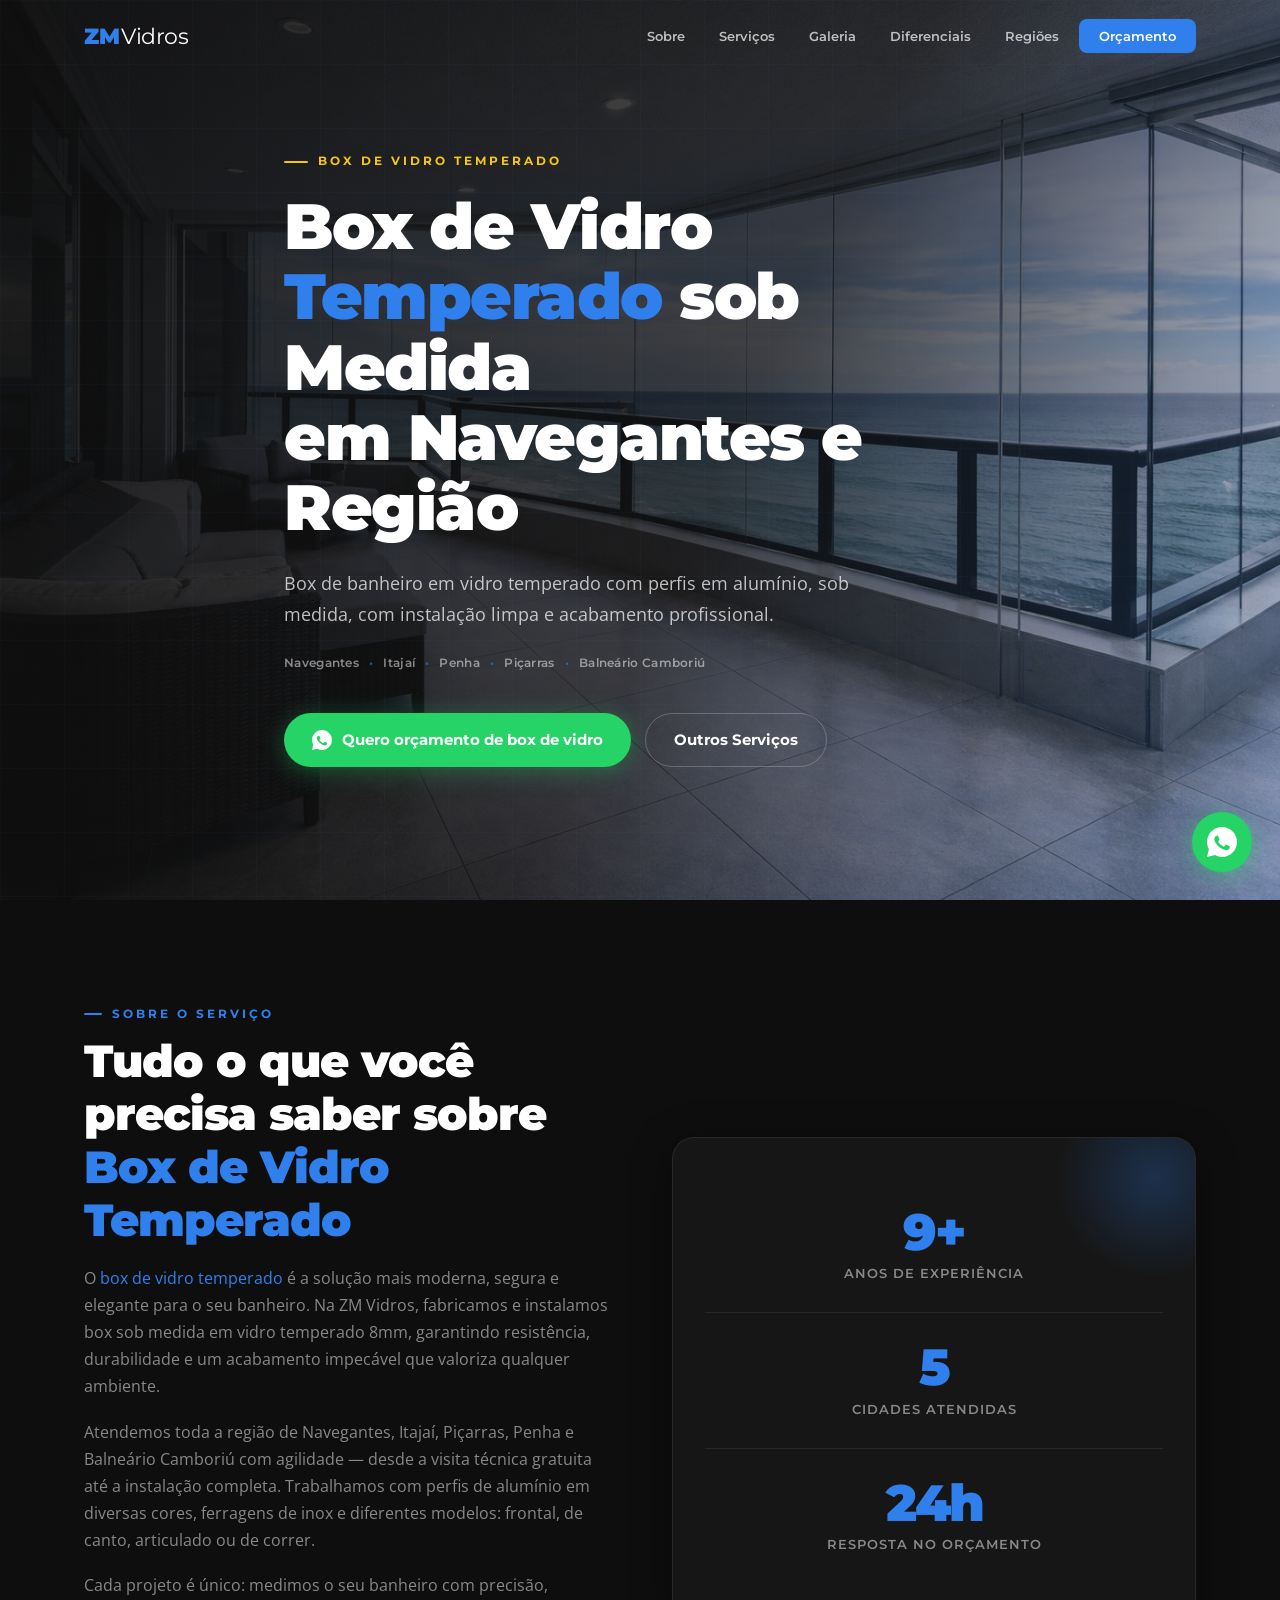
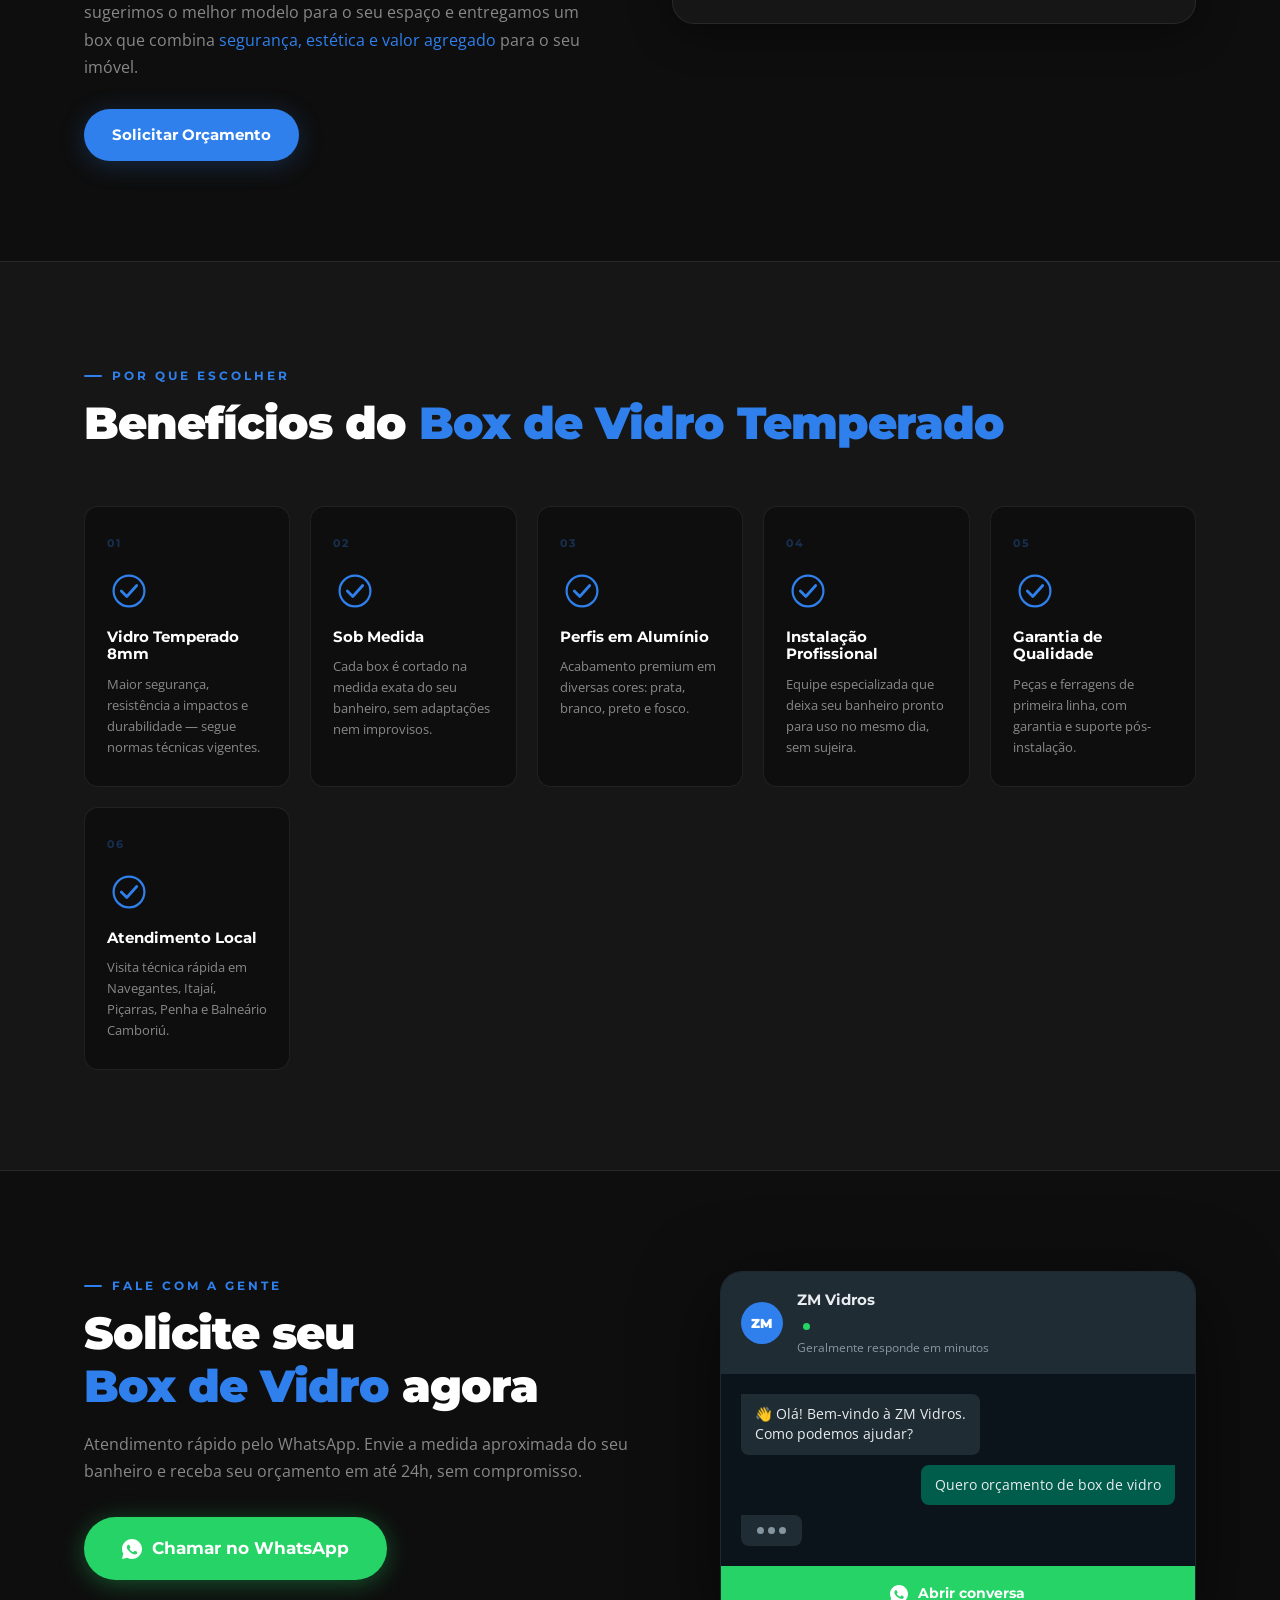
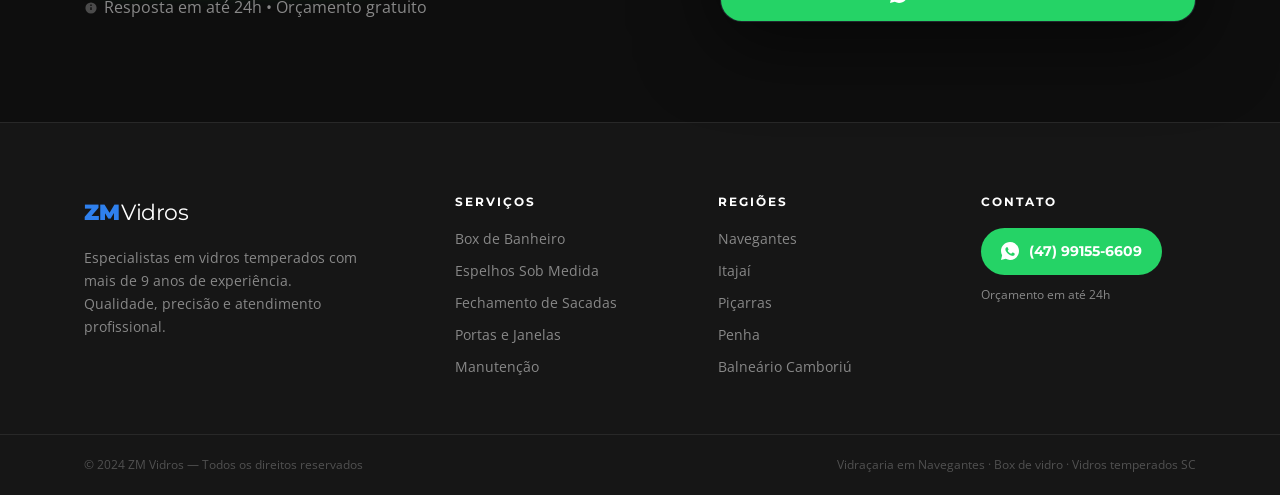
==== commit d96c962b: "Update box-vidro.html" ====
--- a/box-vidro.html
+++ b/box-vidro.html
@@ -62,7 +62,7 @@
         Box de Vidro<br><em>Temperado</em> sob Medida<br>em Navegantes e Região
       </h1>
       <p class="hero__sub" data-reveal data-delay="0.2">
-        Box de banheiro em vidro temperado 8mm com perfis em alumínio,<br class="hide-mobile"> sob medida, com instalação limpa e acabamento profissional.
+        Box de banheiro em vidro temperado com perfis em alumínio,<br class="hide-mobile"> sob medida, com instalação limpa e acabamento profissional.
       </p>
       <div class="hero__cities" data-reveal data-delay="0.3">
         <span>Navegantes</span><span class="dot">•</span>
